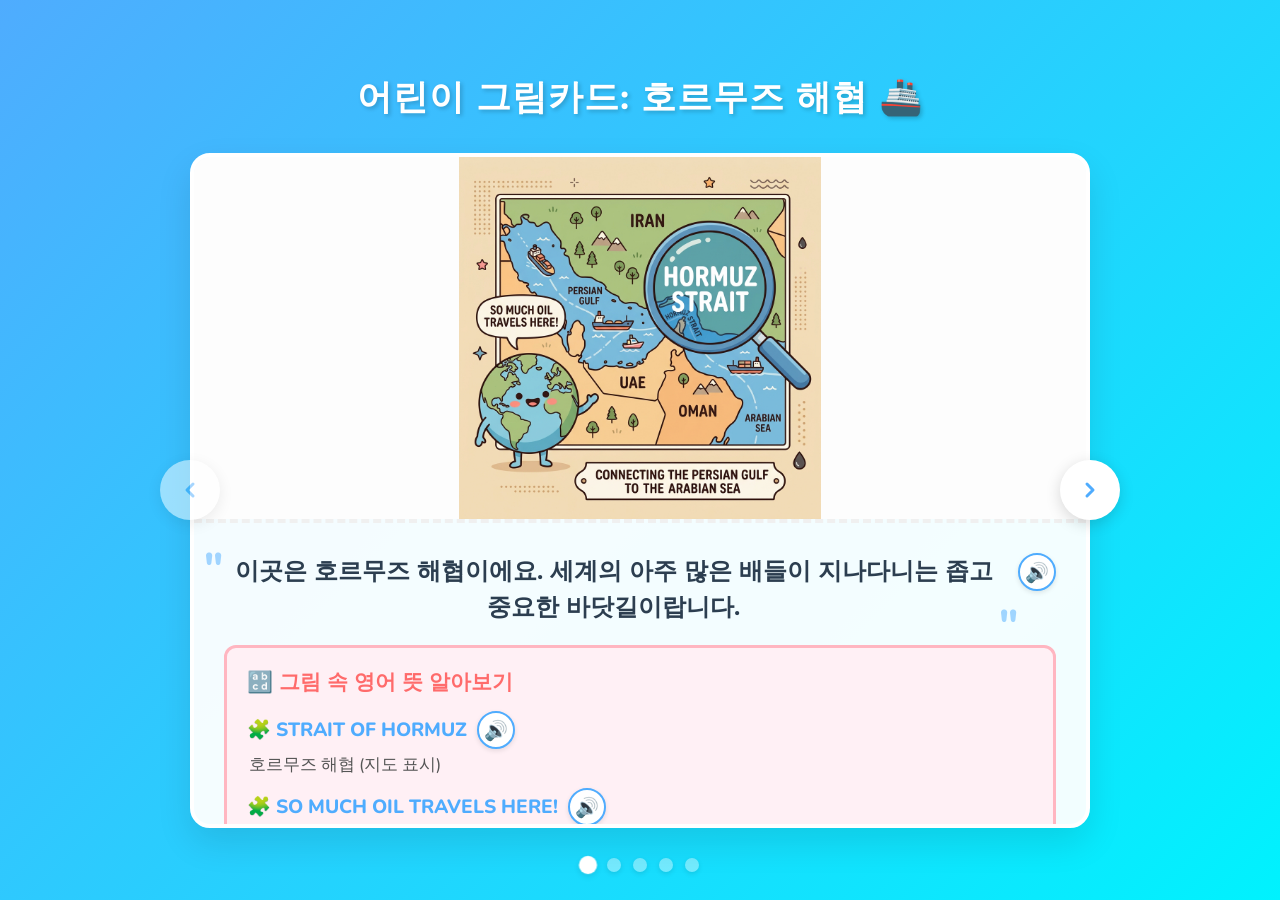
==== index.html @ 853f03b4 "feat: optimize for tablet, swipe fix, TTS, move to root" ====
<!DOCTYPE html>
<html lang="en">
<head>
    <meta charset="UTF-8">
    <meta name="viewport" content="width=device-width, initial-scale=1.0">
    <title>호르무즈 해협 알아보기</title>
    <link href="https://fonts.googleapis.com/css2?family=Nunito:wght@400;700;800&display=swap" rel="stylesheet">
    <link rel="stylesheet" href="styles.css">
</head>
<body>
    <div class="background-animation">
        <div class="bubble bubble1"></div>
        <div class="bubble bubble2"></div>
        <div class="bubble bubble3"></div>
        <div class="bubble bubble4"></div>
        <div class="bubble bubble5"></div>
    </div>
    
    <div class="app-container">
        <header>
            <h1>어린이 그림카드: 호르무즈 해협 🚢</h1>
        </header>
        
        <main class="carousel-container">
            <!-- Cards will be injected by JavaScript -->
            <div class="cards-wrapper" id="cardsWrapper"></div>
            
            <button class="nav-button prev" id="prevBtn" aria-label="Previous card">
                <svg width="24" height="24" viewBox="0 0 24 24" fill="none" stroke="currentColor" stroke-width="3" stroke-linecap="round" stroke-linejoin="round"><path d="M15 18l-6-6 6-6"/></svg>
            </button>
            <button class="nav-button next" id="nextBtn" aria-label="Next card">
                <svg width="24" height="24" viewBox="0 0 24 24" fill="none" stroke="currentColor" stroke-width="3" stroke-linecap="round" stroke-linejoin="round"><path d="M9 18l6-6-6-6"/></svg>
            </button>
            
            <div class="progress-indicator" id="progressIndicator"></div>
        </main>
    </div>

    <script src="script.js"></script>
</body>
</html>
---- styles.css ----
:root {
    --primary-color: #4facfe;
    --secondary-color: #00f2fe;
    --card-bg: rgba(255, 255, 255, 0.95);
    --text-color: #2c3e50;
    --accent-color: #ff6b6b;
    --vocab-bg: #fff0f5;
    --vocab-border: #ffb6c1;
    --shadow: 0 15px 35px rgba(0, 0, 0, 0.1);
    --radius: 20px;
}

* {
    box-sizing: border-box;
    margin: 0;
    padding: 0;
}

body {
    font-family: 'Nunito', sans-serif;
    background: linear-gradient(135deg, var(--primary-color) 0%, var(--secondary-color) 100%);
    min-height: 100vh;
    display: flex;
    justify-content: center;
    align-items: center;
    color: var(--text-color);
    overflow: hidden;
    position: relative;
}

/* Background animated bubbles */
.background-animation {
    position: absolute;
    top: 0;
    left: 0;
    width: 100%;
    height: 100%;
    z-index: 0;
    overflow: hidden;
    pointer-events: none;
}

.bubble {
    position: absolute;
    background: rgba(255, 255, 255, 0.2);
    border-radius: 50%;
    animation: float 8s infinite ease-in-out;
}

.bubble1 { width: 80px; height: 80px; left: 10%; bottom: -100px; animation-duration: 12s; }
.bubble2 { width: 120px; height: 120px; left: 30%; bottom: -150px; animation-duration: 15s; }
.bubble3 { width: 60px; height: 60px; left: 60%; bottom: -80px; animation-duration: 10s; animation-delay: 2s; }
.bubble4 { width: 90px; height: 90px; left: 80%; bottom: -120px; animation-duration: 14s; }
.bubble5 { width: 150px; height: 150px; left: 90%; bottom: -200px; animation-duration: 18s; }

@keyframes float {
    0% { transform: translateY(0) scale(1); opacity: 0; }
    50% { opacity: 1; }
    100% { transform: translateY(-100vh) scale(1.2); opacity: 0; }
}

.app-container {
    position: relative;
    z-index: 1;
    width: 100%;
    max-width: 1000px;
    padding: 20px;
    display: flex;
    flex-direction: column;
    align-items: center;
}

header {
    text-align: center;
    margin-bottom: 2rem;
}

header h1 {
    color: white;
    font-size: 2.2rem;
    font-weight: 800;
    text-shadow: 2px 2px 4px rgba(0,0,0,0.2);
    letter-spacing: 1px;
}

/* Updated for Tablet PC size */
.carousel-container {
    position: relative;
    width: 100%;
    max-width: 900px;
    height: 75vh;
    max-height: 800px;
    min-height: 600px;
    perspective: 1000px;
}

.cards-wrapper {
    position: relative;
    width: 100%;
    height: 100%;
    transform-style: preserve-3d;
}

.card {
    position: absolute;
    top: 0;
    left: 0;
    width: 100%;
    height: 100%;
    background: var(--card-bg);
    border-radius: var(--radius);
    box-shadow: var(--shadow);
    display: flex;
    flex-direction: column;
    overflow: hidden;
    transition: all 0.6s cubic-bezier(0.25, 0.8, 0.25, 1);
    opacity: 0;
    transform: translateX(100%) scale(0.9);
    pointer-events: none;
    border: 4px solid white;
}

.card.active {
    opacity: 1;
    transform: translateX(0) scale(1);
    pointer-events: auto;
    z-index: 10;
}

.card.prev {
    opacity: 0;
    transform: translateX(-100%) scale(0.9);
    z-index: 5;
}

.card-image-container {
    width: 100%;
    height: 55%;
    overflow: hidden;
    position: relative;
    border-bottom: 4px dashed #f0f0f0;
}

.card-image {
    width: 100%;
    height: 100%;
    object-fit: contain;
    background: #fdfdfd;
    transition: transform 0.5s ease;
}

.card:hover .card-image {
    transform: scale(1.03);
}

.card-content {
    padding: 30px;
    display: flex;
    flex-direction: column;
    gap: 20px;
    flex: 1;
    overflow-y: auto;
}

.text-wrapper {
    display: flex;
    justify-content: center;
    align-items: flex-start;
    gap: 15px;
}

.main-text {
    font-size: 1.5rem;
    font-weight: 800;
    color: var(--text-color);
    line-height: 1.5;
    text-align: center;
    position: relative;
    flex: 1;
}

.main-text::before {
    content: '"';
    color: var(--primary-color);
    font-size: 2.5rem;
    opacity: 0.5;
    position: absolute;
    top: -15px;
    left: -20px;
}
.main-text::after {
    content: '"';
    color: var(--primary-color);
    font-size: 2.5rem;
    opacity: 0.5;
    position: absolute;
    bottom: -30px;
    right: -15px;
}

.vocab-section {
    margin-top: auto;
    background: var(--vocab-bg);
    border: 3px solid var(--vocab-border);
    border-radius: 12px;
    padding: 20px;
}

.vocab-title {
    font-weight: 800;
    color: var(--accent-color);
    margin-bottom: 15px;
    font-size: 1.3rem;
    display: flex;
    align-items: center;
    gap: 8px;
}

.vocab-list {
    list-style: none;
    display: flex;
    flex-direction: column;
    gap: 12px;
}

.vocab-item {
    font-size: 1.2rem;
    display: flex;
    flex-direction: column;
}

.vocab-header {
    display: flex;
    align-items: center;
    gap: 10px;
}

.vocab-word {
    font-weight: 800;
    color: var(--primary-color);
    font-size: 1.2rem;
}

.sound-btn {
    background: white;
    border: 2px solid var(--primary-color);
    color: var(--primary-color);
    font-size: 1.2rem;
    width: 38px;
    height: 38px;
    border-radius: 50%;
    cursor: pointer;
    display: flex;
    justify-content: center;
    align-items: center;
    transition: all 0.2s;
    box-shadow: 0 2px 5px rgba(0,0,0,0.1);
}

.sound-btn:hover {
    background: var(--primary-color);
    color: white;
    transform: scale(1.1);
}

.sound-btn:active {
    transform: scale(0.95);
}

.vocab-meaning {
    color: #555;
    font-size: 1.05rem;
    margin-top: 4px;
    padding-left: 2px;
}

/* Navigation Buttons */
.nav-button {
    position: absolute;
    top: 50%;
    transform: translateY(-50%);
    background: white;
    color: var(--primary-color);
    border: none;
    width: 60px;
    height: 60px;
    border-radius: 50%;
    cursor: pointer;
    box-shadow: 0 4px 15px rgba(0,0,0,0.15);
    display: flex;
    justify-content: center;
    align-items: center;
    z-index: 20;
    transition: all 0.3s ease;
}

.nav-button:hover {
    background: var(--primary-color);
    color: white;
    transform: translateY(-50%) scale(1.1);
    box-shadow: 0 6px 20px rgba(0,0,0,0.25);
}

.nav-button:active {
    transform: translateY(-50%) scale(0.95);
}

.nav-button.prev { left: -30px; }
.nav-button.next { right: -30px; }

/* Progress Indicator */
.progress-indicator {
    display: flex;
    justify-content: center;
    gap: 12px;
    margin-top: 30px;
    z-index: 10;
}

.dot {
    width: 14px;
    height: 14px;
    background: rgba(255, 255, 255, 0.4);
    border-radius: 50%;
    cursor: pointer;
    transition: all 0.3s ease;
    box-shadow: 0 2px 5px rgba(0,0,0,0.1);
}

.dot.active {
    background: white;
    transform: scale(1.3);
}

@media (max-width: 1024px) {
    .nav-button.prev { left: 15px; }
    .nav-button.next { right: 15px; }
}

@media (max-width: 768px) {
    header h1 { font-size: 1.8rem; }
    .carousel-container { height: 700px; }
    .main-text { font-size: 1.25rem; }
    .vocab-word { font-size: 1.1rem; }
    .vocab-meaning { font-size: 1rem; }
}
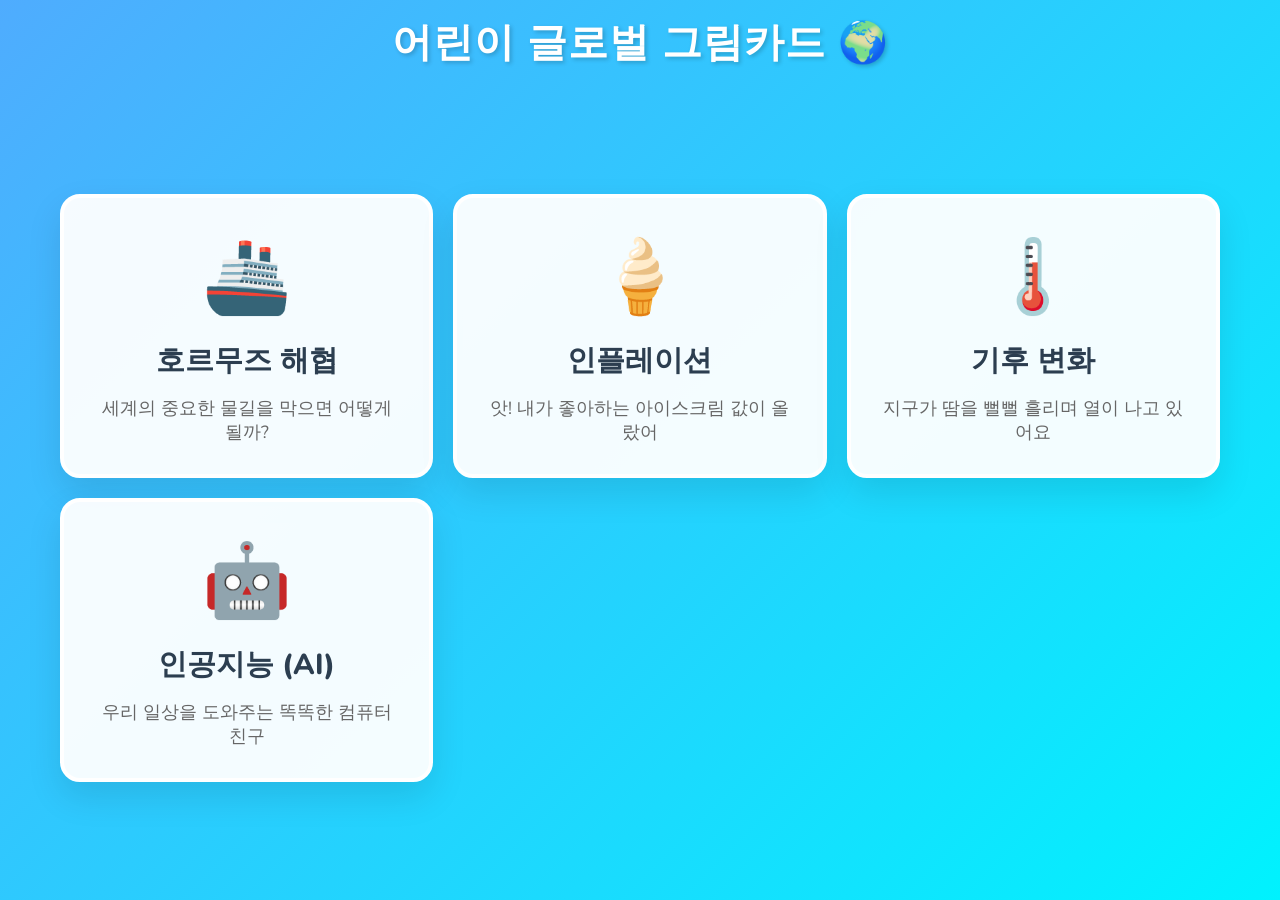
==== commit 548dea50: "feat: implement multi-deck architecture and inject 15 new keyword cards" ====
--- a/index.html
+++ b/index.html
@@ -3,7 +3,7 @@
 <head>
     <meta charset="UTF-8">
     <meta name="viewport" content="width=device-width, initial-scale=1.0">
-    <title>호르무즈 해협 알아보기</title>
+    <title>어린이 글로벌 그림카드 🌍</title>
     <link href="https://fonts.googleapis.com/css2?family=Nunito:wght@400;700;800&display=swap" rel="stylesheet">
     <link rel="stylesheet" href="styles.css">
 </head>
@@ -18,10 +18,15 @@
     
     <div class="app-container">
         <header>
-            <h1>어린이 그림카드: 호르무즈 해협 🚢</h1>
+            <h1>어린이 글로벌 그림카드 🌍</h1>
+            <button id="homeBtn" class="home-btn" style="display: none;">🏠 다른 주제 고르기</button>
         </header>
+
+        <div id="homeMenu" class="home-menu">
+            <!-- Menu Cards Injected here -->
+        </div>
         
-        <main class="carousel-container">
+        <main id="carouselView" class="carousel-container" style="display: none;">
             <!-- Cards will be injected by JavaScript -->
             <div class="cards-wrapper" id="cardsWrapper"></div>
             
--- a/styles.css
+++ b/styles.css
@@ -14,15 +14,15 @@
     box-sizing: border-box;
     margin: 0;
     padding: 0;
+    -webkit-tap-highlight-color: transparent;
 }
 
 body {
     font-family: 'Nunito', sans-serif;
     background: linear-gradient(135deg, var(--primary-color) 0%, var(--secondary-color) 100%);
-    min-height: 100vh;
-    display: flex;
-    justify-content: center;
-    align-items: center;
+    width: 100vw;
+    height: 100vh;
+    height: 100dvh; /* For modern mobile browsers to ignore address bar */
     color: var(--text-color);
     overflow: hidden;
     position: relative;
@@ -63,8 +63,8 @@
     position: relative;
     z-index: 1;
     width: 100%;
-    max-width: 1000px;
-    padding: 20px;
+    height: 100%;
+    padding: 15px 10px;
     display: flex;
     flex-direction: column;
     align-items: center;
@@ -72,26 +72,93 @@
 
 header {
     text-align: center;
-    margin-bottom: 2rem;
+    flex-shrink: 0; /* Prevents header from collapsing */
+    margin-bottom: 20px;
 }
 
 header h1 {
     color: white;
-    font-size: 2.2rem;
+    font-size: clamp(1.8rem, 4vw, 2.5rem);
     font-weight: 800;
     text-shadow: 2px 2px 4px rgba(0,0,0,0.2);
     letter-spacing: 1px;
 }
 
-/* Updated for Tablet PC size */
+.home-btn {
+    background: rgba(255, 255, 255, 0.9);
+    border: none;
+    border-radius: 20px;
+    padding: 10px 20px;
+    font-size: 1.2rem;
+    font-weight: 800;
+    color: var(--primary-color);
+    cursor: pointer;
+    box-shadow: 0 4px 10px rgba(0,0,0,0.1);
+    transition: all 0.3s;
+    margin-top: 15px;
+    font-family: inherit;
+}
+.home-btn:hover {
+    transform: scale(1.05);
+    background: white;
+}
+.home-btn:active {
+    transform: scale(0.95);
+}
+
+.home-menu {
+    display: grid;
+    grid-template-columns: repeat(auto-fit, minmax(280px, 1fr));
+    gap: 20px;
+    width: 95vw;
+    max-width: 1200px;
+    margin: auto;
+    padding: 20px;
+    flex: 1;
+    align-content: center;
+}
+
+.menu-card {
+    background: var(--card-bg);
+    border-radius: var(--radius);
+    padding: 30px;
+    text-align: center;
+    cursor: pointer;
+    box-shadow: var(--shadow);
+    transition: transform 0.3s, box-shadow 0.3s;
+    display: flex;
+    flex-direction: column;
+    align-items: center;
+    gap: 15px;
+    border: 4px solid white;
+}
+.menu-card:hover {
+    transform: translateY(-10px) scale(1.03);
+    box-shadow: 0 20px 40px rgba(0,0,0,0.15);
+    border-color: var(--primary-color);
+}
+.menu-icon {
+    font-size: 4.5rem;
+}
+.menu-title {
+    font-size: 1.8rem;
+    font-weight: 800;
+    color: var(--text-color);
+}
+.menu-desc {
+    font-size: 1.1rem;
+    color: #666;
+}
+
+/* Flexible Container that perfectly fills remaining space */
 .carousel-container {
     position: relative;
-    width: 100%;
-    max-width: 900px;
-    height: 75vh;
-    max-height: 800px;
-    min-height: 600px;
+    flex: 1; /* Automatically fill remaining viewport height exactly */
+    width: 95vw;
+    max-width: 1400px;
     perspective: 1000px;
+    margin: 0 auto;
+    min-height: 0; /* Allow flexbox to shrink past content safely */
 }
 
 .cards-wrapper {
@@ -111,7 +178,7 @@
     border-radius: var(--radius);
     box-shadow: var(--shadow);
     display: flex;
-    flex-direction: column;
+    flex-direction: row; /* Default to row for landscape/desktop */
     overflow: hidden;
     transition: all 0.6s cubic-bezier(0.25, 0.8, 0.25, 1);
     opacity: 0;
@@ -134,19 +201,24 @@
 }
 
 .card-image-container {
-    width: 100%;
-    height: 55%;
+    width: 55%;
+    height: 100%;
     overflow: hidden;
     position: relative;
-    border-bottom: 4px dashed #f0f0f0;
+    border-right: 4px dashed #f0f0f0;
+    background: #fdfdfd;
+    display: flex;
+    justify-content: center;
+    align-items: center;
+    aspect-ratio: 16 / 9; /* Ensure bounding box keeps ratio */
 }
 
 .card-image {
     width: 100%;
     height: 100%;
-    object-fit: contain;
-    background: #fdfdfd;
+    object-fit: contain; /* Prevents warping on 16:10 or 3:2 devices */
     transition: transform 0.5s ease;
+    padding: 10px;
 }
 
 .card:hover .card-image {
@@ -154,10 +226,13 @@
 }
 
 .card-content {
-    padding: 30px;
+    padding: 20px 30px;
     display: flex;
     flex-direction: column;
-    gap: 20px;
+    justify-content: center;
+    gap: 15px;
+    width: 45%;
+    height: 100%;
     flex: 1;
     overflow-y: auto;
 }
@@ -170,10 +245,10 @@
 }
 
 .main-text {
-    font-size: 1.5rem;
+    font-size: clamp(1.4rem, 3.5vw, 1.8rem);
     font-weight: 800;
     color: var(--text-color);
-    line-height: 1.5;
+    line-height: 1.4;
     text-align: center;
     position: relative;
     flex: 1;
@@ -199,11 +274,11 @@
 }
 
 .vocab-section {
-    margin-top: auto;
+    margin-top: 15px;
     background: var(--vocab-bg);
     border: 3px solid var(--vocab-border);
     border-radius: 12px;
-    padding: 20px;
+    padding: 15px;
 }
 
 .vocab-title {
@@ -220,7 +295,7 @@
     list-style: none;
     display: flex;
     flex-direction: column;
-    gap: 12px;
+    gap: 10px;
 }
 
 .vocab-item {
@@ -238,7 +313,7 @@
 .vocab-word {
     font-weight: 800;
     color: var(--primary-color);
-    font-size: 1.2rem;
+    font-size: clamp(1.1rem, 2.5vw, 1.3rem);
 }
 
 .sound-btn {
@@ -253,6 +328,7 @@
     display: flex;
     justify-content: center;
     align-items: center;
+    flex-shrink: 0;
     transition: all 0.2s;
     box-shadow: 0 2px 5px rgba(0,0,0,0.1);
 }
@@ -267,9 +343,21 @@
     transform: scale(0.95);
 }
 
+@keyframes speaker-pulse {
+    0% { transform: scale(1); box-shadow: 0 0 0 0 rgba(79, 172, 254, 0.7); }
+    70% { transform: scale(1.1); box-shadow: 0 0 0 10px rgba(79, 172, 254, 0); }
+    100% { transform: scale(1); box-shadow: 0 0 0 0 rgba(79, 172, 254, 0); }
+}
+
+.sound-btn.playing {
+    animation: speaker-pulse 1.5s infinite;
+    background: var(--primary-color);
+    color: white;
+}
+
 .vocab-meaning {
     color: #555;
-    font-size: 1.05rem;
+    font-size: clamp(1rem, 2vw, 1.1rem);
     margin-top: 4px;
     padding-left: 2px;
 }
@@ -302,7 +390,8 @@
 }
 
 .nav-button:active {
-    transform: translateY(-50%) scale(0.95);
+    transform: translateY(-50%) scale(0.85); /* Exaggerated touch feedback */
+    background: var(--secondary-color);
 }
 
 .nav-button.prev { left: -30px; }
@@ -313,7 +402,9 @@
     display: flex;
     justify-content: center;
     gap: 12px;
-    margin-top: 30px;
+    margin-top: 15px;
+    margin-bottom: 5px;
+    flex-shrink: 0;
     z-index: 10;
 }
 
@@ -332,15 +423,49 @@
     transform: scale(1.3);
 }
 
-@media (max-width: 1024px) {
-    .nav-button.prev { left: 15px; }
-    .nav-button.next { right: 15px; }
-}
-
-@media (max-width: 768px) {
-    header h1 { font-size: 1.8rem; }
-    .carousel-container { height: 700px; }
-    .main-text { font-size: 1.25rem; }
-    .vocab-word { font-size: 1.1rem; }
-    .vocab-meaning { font-size: 1rem; }
-}
+/* Tablet Portrait & Mobile Configuration */
+@media (orientation: portrait), (max-width: 768px) {
+    header h1 { 
+        font-size: 1.8rem; 
+        margin-bottom: 10px; 
+    }
+
+    .card {
+        flex-direction: column; /* Stacked layout */
+    }
+
+    .card-image-container {
+        width: 100%;
+        height: 55%; /* Image takes top half */
+        border-right: none;
+        border-bottom: 4px dashed #f0f0f0;
+    }
+
+    .card-content {
+        width: 100%;
+        height: 45%; /* Text takes bottom half */
+        padding: 15px;
+        justify-content: flex-start;
+    }
+
+    .main-text { 
+        font-size: clamp(1.2rem, 3vw, 1.5rem); 
+    }
+    .vocab-word { 
+        font-size: clamp(1.1rem, 2.5vw, 1.2rem); 
+    }
+    .vocab-meaning { 
+        font-size: clamp(1rem, 2vw, 1.1rem); 
+    }
+    .vocab-section {
+        padding: 10px;
+        margin-top: 10px;
+    }
+    
+    .nav-button {
+        width: 50px;
+        height: 50px;
+    }
+    .nav-button.prev { left: 5px; }
+    .nav-button.next { right: 5px; }
+}
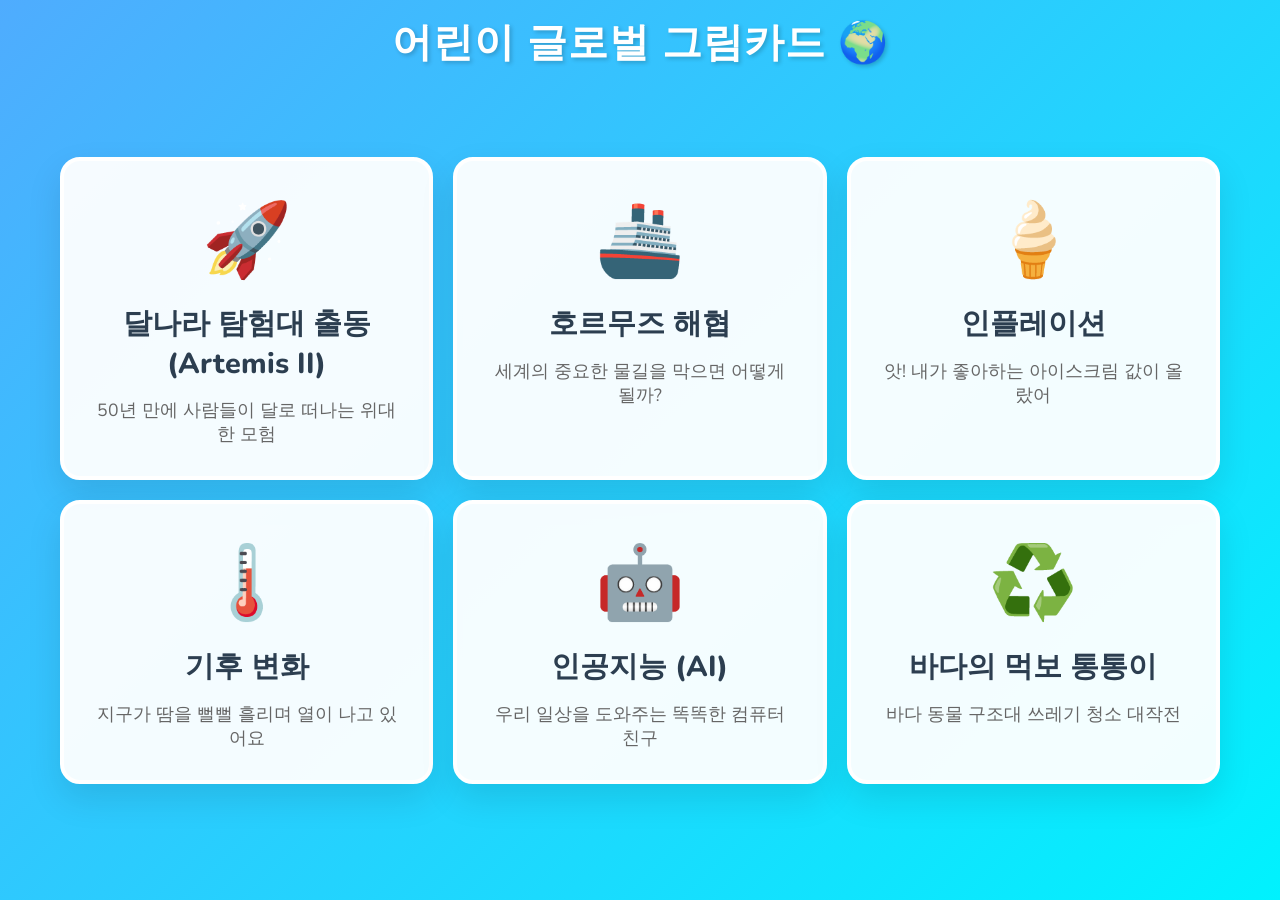
==== commit cacc378c: "[Agent 4] 외부 접속 모바일 캐시 무효화 (script.js 버전 명시)" ====
--- a/index.html
+++ b/index.html
@@ -5,7 +5,7 @@
     <meta name="viewport" content="width=device-width, initial-scale=1.0">
     <title>어린이 글로벌 그림카드 🌍</title>
     <link href="https://fonts.googleapis.com/css2?family=Nunito:wght@400;700;800&display=swap" rel="stylesheet">
-    <link rel="stylesheet" href="styles.css">
+    <link rel="stylesheet" href="styles.css?v=2.0">
 </head>
 <body>
     <div class="background-animation">
@@ -41,6 +41,6 @@
         </main>
     </div>
 
-    <script src="script.js"></script>
+    <script src="script.js?v=2.0"></script>
 </body>
 </html>
--- a/styles.css
+++ b/styles.css
@@ -68,6 +68,32 @@
     display: flex;
     flex-direction: column;
     align-items: center;
+    overflow-y: auto;
+    padding-bottom: 50px;
+}
+
+#completionToast {
+    position: fixed;
+    bottom: 30px;
+    left: 50%;
+    transform: translateX(-50%);
+    background: var(--accent-color);
+    color: white;
+    padding: 15px 30px;
+    border-radius: 30px;
+    box-shadow: 0 10px 25px rgba(0,0,0,0.2);
+    font-weight: 800;
+    font-size: 1.2rem;
+    z-index: 9999;
+    opacity: 0;
+    visibility: hidden;
+    transition: all 0.5s cubic-bezier(0.68, -0.55, 0.265, 1.55);
+}
+
+#completionToast.show {
+    opacity: 1;
+    visibility: visible;
+    transform: translate(-50%, -20px);
 }
 
 header {
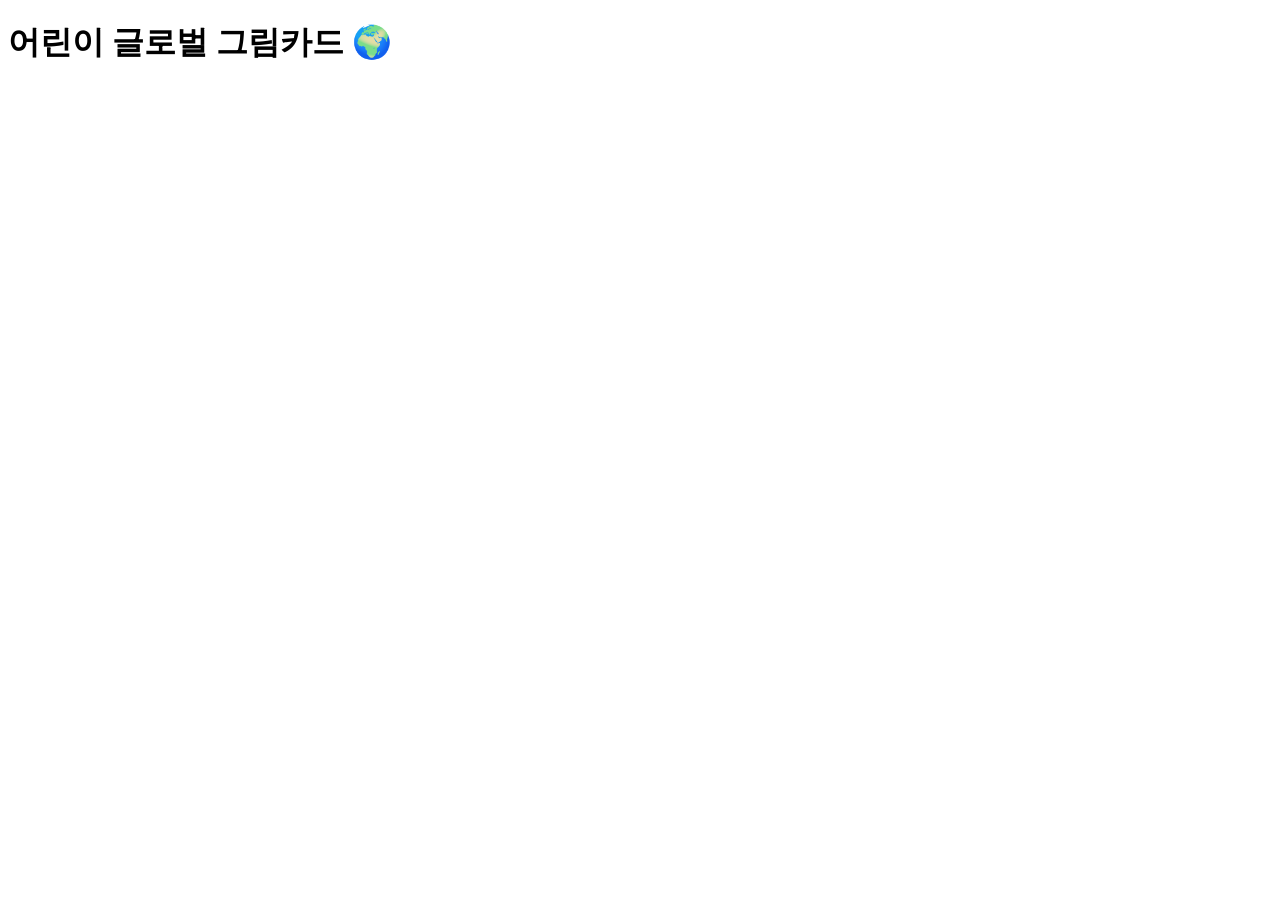
==== commit d5ba963c: "yulchive.com/C4C 도메인 마이그레이션 및 WHO 카드 이미지 업데이트 - index.html: <base href="/C4C/"> 추가로 서브패스 상대경로 자동 보정 " ====
--- a/index.html
+++ b/index.html
@@ -3,6 +3,7 @@
 <head>
     <meta charset="UTF-8">
     <meta name="viewport" content="width=device-width, initial-scale=1.0">
+    <base href="/C4C/">
     <title>어린이 글로벌 그림카드 🌍</title>
     <link href="https://fonts.googleapis.com/css2?family=Nunito:wght@400;700;800&display=swap" rel="stylesheet">
     <link rel="stylesheet" href="styles.css?v=2.0">
--- a/styles.css
+++ b/styles.css
@@ -22,7 +22,8 @@
     background: linear-gradient(135deg, var(--primary-color) 0%, var(--secondary-color) 100%);
     width: 100vw;
     height: 100vh;
-    height: 100dvh; /* For modern mobile browsers to ignore address bar */
+    height: 100dvh;
+    /* For modern mobile browsers to ignore address bar */
     color: var(--text-color);
     overflow: hidden;
     position: relative;
@@ -47,16 +48,61 @@
     animation: float 8s infinite ease-in-out;
 }
 
-.bubble1 { width: 80px; height: 80px; left: 10%; bottom: -100px; animation-duration: 12s; }
-.bubble2 { width: 120px; height: 120px; left: 30%; bottom: -150px; animation-duration: 15s; }
-.bubble3 { width: 60px; height: 60px; left: 60%; bottom: -80px; animation-duration: 10s; animation-delay: 2s; }
-.bubble4 { width: 90px; height: 90px; left: 80%; bottom: -120px; animation-duration: 14s; }
-.bubble5 { width: 150px; height: 150px; left: 90%; bottom: -200px; animation-duration: 18s; }
+.bubble1 {
+    width: 80px;
+    height: 80px;
+    left: 10%;
+    bottom: -100px;
+    animation-duration: 12s;
+}
+
+.bubble2 {
+    width: 120px;
+    height: 120px;
+    left: 30%;
+    bottom: -150px;
+    animation-duration: 15s;
+}
+
+.bubble3 {
+    width: 60px;
+    height: 60px;
+    left: 60%;
+    bottom: -80px;
+    animation-duration: 10s;
+    animation-delay: 2s;
+}
+
+.bubble4 {
+    width: 90px;
+    height: 90px;
+    left: 80%;
+    bottom: -120px;
+    animation-duration: 14s;
+}
+
+.bubble5 {
+    width: 150px;
+    height: 150px;
+    left: 90%;
+    bottom: -200px;
+    animation-duration: 18s;
+}
 
 @keyframes float {
-    0% { transform: translateY(0) scale(1); opacity: 0; }
-    50% { opacity: 1; }
-    100% { transform: translateY(-100vh) scale(1.2); opacity: 0; }
+    0% {
+        transform: translateY(0) scale(1);
+        opacity: 0;
+    }
+
+    50% {
+        opacity: 1;
+    }
+
+    100% {
+        transform: translateY(-100vh) scale(1.2);
+        opacity: 0;
+    }
 }
 
 .app-container {
@@ -81,7 +127,7 @@
     color: white;
     padding: 15px 30px;
     border-radius: 30px;
-    box-shadow: 0 10px 25px rgba(0,0,0,0.2);
+    box-shadow: 0 10px 25px rgba(0, 0, 0, 0.2);
     font-weight: 800;
     font-size: 1.2rem;
     z-index: 9999;
@@ -98,7 +144,8 @@
 
 header {
     text-align: center;
-    flex-shrink: 0; /* Prevents header from collapsing */
+    flex-shrink: 0;
+    /* Prevents header from collapsing */
     margin-bottom: 20px;
 }
 
@@ -106,7 +153,7 @@
     color: white;
     font-size: clamp(1.8rem, 4vw, 2.5rem);
     font-weight: 800;
-    text-shadow: 2px 2px 4px rgba(0,0,0,0.2);
+    text-shadow: 2px 2px 4px rgba(0, 0, 0, 0.2);
     letter-spacing: 1px;
 }
 
@@ -119,15 +166,17 @@
     font-weight: 800;
     color: var(--primary-color);
     cursor: pointer;
-    box-shadow: 0 4px 10px rgba(0,0,0,0.1);
+    box-shadow: 0 4px 10px rgba(0, 0, 0, 0.1);
     transition: all 0.3s;
     margin-top: 15px;
     font-family: inherit;
 }
+
 .home-btn:hover {
     transform: scale(1.05);
     background: white;
 }
+
 .home-btn:active {
     transform: scale(0.95);
 }
@@ -155,22 +204,28 @@
     display: flex;
     flex-direction: column;
     align-items: center;
+    justify-content: space-between;
     gap: 15px;
     border: 4px solid white;
-}
+    height: 100%;
+}
+
 .menu-card:hover {
     transform: translateY(-10px) scale(1.03);
-    box-shadow: 0 20px 40px rgba(0,0,0,0.15);
+    box-shadow: 0 20px 40px rgba(0, 0, 0, 0.15);
     border-color: var(--primary-color);
 }
+
 .menu-icon {
     font-size: 4.5rem;
 }
+
 .menu-title {
     font-size: 1.8rem;
     font-weight: 800;
     color: var(--text-color);
 }
+
 .menu-desc {
     font-size: 1.1rem;
     color: #666;
@@ -179,12 +234,18 @@
 /* Flexible Container that perfectly fills remaining space */
 .carousel-container {
     position: relative;
-    flex: 1; /* Automatically fill remaining viewport height exactly */
+    flex: 1;
+    /* Automatically fill remaining viewport height exactly */
     width: 95vw;
     max-width: 1400px;
     perspective: 1000px;
     margin: 0 auto;
-    min-height: 0; /* Allow flexbox to shrink past content safely */
+    min-height: 0;
+    /* Allow flexbox to shrink past content safely */
+    overflow: hidden;
+    /* Fix horizontal frame dragging */
+    touch-action: pan-y;
+    /* Prevent browser horizontal swipe navigation */
 }
 
 .cards-wrapper {
@@ -204,7 +265,8 @@
     border-radius: var(--radius);
     box-shadow: var(--shadow);
     display: flex;
-    flex-direction: row; /* Default to row for landscape/desktop */
+    flex-direction: row;
+    /* Default to row for landscape/desktop */
     overflow: hidden;
     transition: all 0.6s cubic-bezier(0.25, 0.8, 0.25, 1);
     opacity: 0;
@@ -236,13 +298,15 @@
     display: flex;
     justify-content: center;
     align-items: center;
-    aspect-ratio: 16 / 9; /* Ensure bounding box keeps ratio */
+    aspect-ratio: 16 / 9;
+    /* Ensure bounding box keeps ratio */
 }
 
 .card-image {
     width: 100%;
     height: 100%;
-    object-fit: contain; /* Prevents warping on 16:10 or 3:2 devices */
+    object-fit: contain;
+    /* Prevents warping on 16:10 or 3:2 devices */
     transition: transform 0.5s ease;
     padding: 10px;
 }
@@ -289,6 +353,7 @@
     top: -15px;
     left: -20px;
 }
+
 .main-text::after {
     content: '"';
     color: var(--primary-color);
@@ -327,13 +392,9 @@
 .vocab-item {
     font-size: 1.2rem;
     display: flex;
-    flex-direction: column;
-}
-
-.vocab-header {
-    display: flex;
     align-items: center;
-    gap: 10px;
+    flex-wrap: wrap;
+    gap: 8px;
 }
 
 .vocab-word {
@@ -356,7 +417,7 @@
     align-items: center;
     flex-shrink: 0;
     transition: all 0.2s;
-    box-shadow: 0 2px 5px rgba(0,0,0,0.1);
+    box-shadow: 0 2px 5px rgba(0, 0, 0, 0.1);
 }
 
 .sound-btn:hover {
@@ -370,9 +431,20 @@
 }
 
 @keyframes speaker-pulse {
-    0% { transform: scale(1); box-shadow: 0 0 0 0 rgba(79, 172, 254, 0.7); }
-    70% { transform: scale(1.1); box-shadow: 0 0 0 10px rgba(79, 172, 254, 0); }
-    100% { transform: scale(1); box-shadow: 0 0 0 0 rgba(79, 172, 254, 0); }
+    0% {
+        transform: scale(1);
+        box-shadow: 0 0 0 0 rgba(79, 172, 254, 0.7);
+    }
+
+    70% {
+        transform: scale(1.1);
+        box-shadow: 0 0 0 10px rgba(79, 172, 254, 0);
+    }
+
+    100% {
+        transform: scale(1);
+        box-shadow: 0 0 0 0 rgba(79, 172, 254, 0);
+    }
 }
 
 .sound-btn.playing {
@@ -384,7 +456,6 @@
 .vocab-meaning {
     color: #555;
     font-size: clamp(1rem, 2vw, 1.1rem);
-    margin-top: 4px;
     padding-left: 2px;
 }
 
@@ -400,7 +471,7 @@
     height: 60px;
     border-radius: 50%;
     cursor: pointer;
-    box-shadow: 0 4px 15px rgba(0,0,0,0.15);
+    box-shadow: 0 4px 15px rgba(0, 0, 0, 0.15);
     display: flex;
     justify-content: center;
     align-items: center;
@@ -412,16 +483,22 @@
     background: var(--primary-color);
     color: white;
     transform: translateY(-50%) scale(1.1);
-    box-shadow: 0 6px 20px rgba(0,0,0,0.25);
+    box-shadow: 0 6px 20px rgba(0, 0, 0, 0.25);
 }
 
 .nav-button:active {
-    transform: translateY(-50%) scale(0.85); /* Exaggerated touch feedback */
+    transform: translateY(-50%) scale(0.85);
+    /* Exaggerated touch feedback */
     background: var(--secondary-color);
 }
 
-.nav-button.prev { left: -30px; }
-.nav-button.next { right: -30px; }
+.nav-button.prev {
+    left: -30px;
+}
+
+.nav-button.next {
+    right: -30px;
+}
 
 /* Progress Indicator */
 .progress-indicator {
@@ -441,7 +518,7 @@
     border-radius: 50%;
     cursor: pointer;
     transition: all 0.3s ease;
-    box-shadow: 0 2px 5px rgba(0,0,0,0.1);
+    box-shadow: 0 2px 5px rgba(0, 0, 0, 0.1);
 }
 
 .dot.active {
@@ -450,48 +527,82 @@
 }
 
 /* Tablet Portrait & Mobile Configuration */
-@media (orientation: portrait), (max-width: 768px) {
-    header h1 { 
-        font-size: 1.8rem; 
-        margin-bottom: 10px; 
+@media (orientation: portrait),
+(max-width: 768px) {
+    header h1 {
+        font-size: 1.8rem;
+        margin-bottom: 10px;
     }
 
     .card {
-        flex-direction: column; /* Stacked layout */
+        flex-direction: column;
+        /* Stacked layout */
     }
 
     .card-image-container {
         width: 100%;
-        height: 55%; /* Image takes top half */
+        height: auto;
+        /* Prioritize width dynamically */
+        aspect-ratio: 1 / 1;
+        /* Perfect square natively fills phone width without empty margins */
+        flex-shrink: 0;
         border-right: none;
-        border-bottom: 4px dashed #f0f0f0;
+        border-bottom: 2px dashed #f0f0f0;
     }
 
     .card-content {
         width: 100%;
-        height: 45%; /* Text takes bottom half */
-        padding: 15px;
+        flex: 1;
+        /* Text dynamically takes the remaining bottom space */
+        padding: 10px;
         justify-content: flex-start;
-    }
-
-    .main-text { 
-        font-size: clamp(1.2rem, 3vw, 1.5rem); 
-    }
-    .vocab-word { 
-        font-size: clamp(1.1rem, 2.5vw, 1.2rem); 
-    }
-    .vocab-meaning { 
-        font-size: clamp(1rem, 2vw, 1.1rem); 
-    }
+        overflow-y: auto;
+        gap: 10px;
+    }
+
+    .text-wrapper {
+        gap: 8px;
+    }
+
+    .main-text {
+        font-size: clamp(0.85rem, 3.5vw, 1.15rem);
+        line-height: 1.3;
+    }
+
+    .main-text::before,
+    .main-text::after {
+        font-size: 1.5rem;
+        /* Shrink quotes on narrow phones */
+    }
+
+    .vocab-title {
+        font-size: 0.95rem;
+        margin-bottom: 5px;
+    }
+
+    .vocab-word {
+        font-size: clamp(0.85rem, 3vw, 1.05rem);
+    }
+
+    .vocab-meaning {
+        font-size: clamp(0.8rem, 2.5vw, 0.95rem);
+    }
+
     .vocab-section {
-        padding: 10px;
-        margin-top: 10px;
-    }
-    
+        padding: 8px;
+        margin-top: 5px;
+    }
+
     .nav-button {
         width: 50px;
         height: 50px;
     }
-    .nav-button.prev { left: 5px; }
-    .nav-button.next { right: 5px; }
-}
+
+    .nav-button.prev {
+        left: 5px;
+    }
+
+    .nav-button.next {
+        right: 5px;
+    }
+}
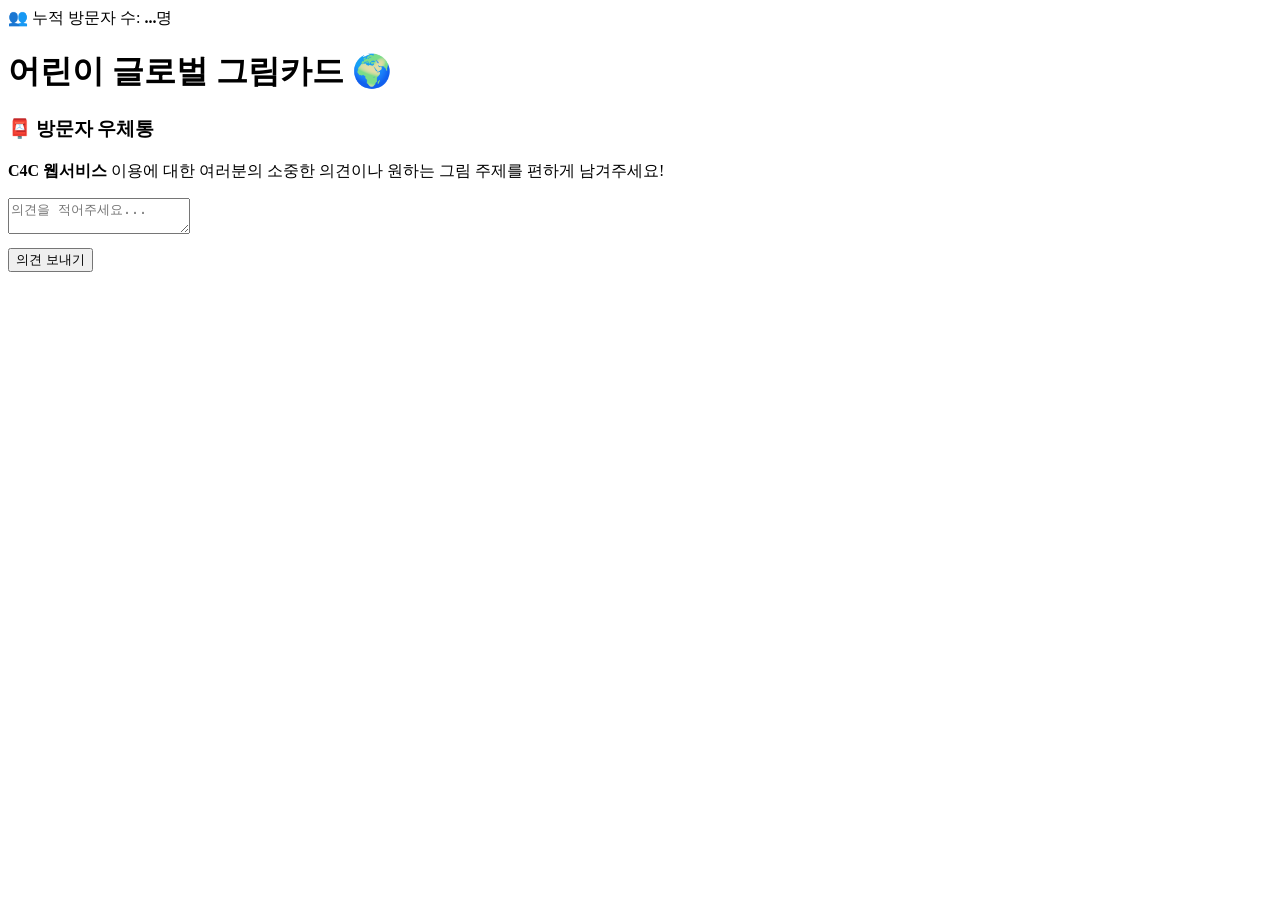
==== commit 63229b94: "feat: 방문자 수 표시 및 피드백 우체통 기능 추가 - 누적 방문자 수 카운터 UI 및 API 연동 (우상단 고정 표시) - 방문자 우체통(피드백 폼) UI 및 API 추가 -" ====
--- a/index.html
+++ b/index.html
@@ -1,13 +1,15 @@
 <!DOCTYPE html>
 <html lang="en">
+
 <head>
     <meta charset="UTF-8">
     <meta name="viewport" content="width=device-width, initial-scale=1.0">
     <base href="/C4C/">
     <title>어린이 글로벌 그림카드 🌍</title>
     <link href="https://fonts.googleapis.com/css2?family=Nunito:wght@400;700;800&display=swap" rel="stylesheet">
-    <link rel="stylesheet" href="styles.css?v=2.0">
+    <link rel="stylesheet" href="styles.css?v=3.1">
 </head>
+
 <body>
     <div class="background-animation">
         <div class="bubble bubble1"></div>
@@ -16,7 +18,10 @@
         <div class="bubble bubble4"></div>
         <div class="bubble bubble5"></div>
     </div>
-    
+
+    <div class="visitor-count-display" id="visitorCountDisplay">
+        👥 누적 방문자 수: <strong id="visitorCountVal">...</strong>명
+    </div>
     <div class="app-container">
         <header>
             <h1>어린이 글로벌 그림카드 🌍</h1>
@@ -26,22 +31,42 @@
         <div id="homeMenu" class="home-menu">
             <!-- Menu Cards Injected here -->
         </div>
-        
+
         <main id="carouselView" class="carousel-container" style="display: none;">
             <!-- Cards will be injected by JavaScript -->
             <div class="cards-wrapper" id="cardsWrapper"></div>
-            
+
             <button class="nav-button prev" id="prevBtn" aria-label="Previous card">
-                <svg width="24" height="24" viewBox="0 0 24 24" fill="none" stroke="currentColor" stroke-width="3" stroke-linecap="round" stroke-linejoin="round"><path d="M15 18l-6-6 6-6"/></svg>
+                <svg width="24" height="24" viewBox="0 0 24 24" fill="none" stroke="currentColor" stroke-width="3"
+                    stroke-linecap="round" stroke-linejoin="round">
+                    <path d="M15 18l-6-6 6-6" />
+                </svg>
             </button>
             <button class="nav-button next" id="nextBtn" aria-label="Next card">
-                <svg width="24" height="24" viewBox="0 0 24 24" fill="none" stroke="currentColor" stroke-width="3" stroke-linecap="round" stroke-linejoin="round"><path d="M9 18l6-6-6-6"/></svg>
+                <svg width="24" height="24" viewBox="0 0 24 24" fill="none" stroke="currentColor" stroke-width="3"
+                    stroke-linecap="round" stroke-linejoin="round">
+                    <path d="M9 18l6-6-6-6" />
+                </svg>
             </button>
-            
+
             <div class="progress-indicator" id="progressIndicator"></div>
         </main>
+
+        <!-- 피드백 우체통 -->
+        <div class="feedback-mailbox" id="feedbackMailbox">
+            <h3 style="margin-top:0;">📮 방문자 우체통</h3>
+            <p><strong>C4C 웹서비스</strong> 이용에 대한 여러분의 소중한 의견이나 원하는 그림 주제를 편하게 남겨주세요!</p>
+            <form id="feedbackForm" onsubmit="submitFeedback(event)">
+                <textarea id="feedback-content" placeholder="의견을 적어주세요..." required></textarea>
+                <div style="margin-top: 10px; display: flex; align-items: center;">
+                    <button type="submit" class="feedback-submit-btn">의견 보내기</button>
+                    <span id="feedback-status" style="margin-left: 15px; font-weight: bold;"></span>
+                </div>
+            </form>
+        </div>
     </div>
 
-    <script src="script.js?v=2.0"></script>
+    <script src="script.js?v=3.0"></script>
 </body>
-</html>
+
+</html>
--- a/styles.css
+++ b/styles.css
@@ -184,13 +184,14 @@
 .home-menu {
     display: grid;
     grid-template-columns: repeat(auto-fit, minmax(280px, 1fr));
+    grid-auto-rows: minmax(360px, 1fr);
     gap: 20px;
     width: 95vw;
     max-width: 1200px;
     margin: auto;
     padding: 20px;
     flex: 1;
-    align-content: center;
+    align-content: stretch;
 }
 
 .menu-card {
@@ -532,6 +533,7 @@
     header h1 {
         font-size: 1.8rem;
         margin-bottom: 10px;
+        margin-top: 40px;
     }
 
     .card {
@@ -605,4 +607,94 @@
     .nav-button.next {
         right: 5px;
     }
+}
+
+/* Visitor Count & Feedback Mailbox (Jjinmat Style) */
+.visitor-count-display {
+    position: absolute;
+    top: 15px;
+    right: 20px;
+    font-size: 0.9em;
+    color: #555;
+    background-color: #fff;
+    padding: 6px 14px;
+    border-radius: 20px;
+    box-shadow: 0 2px 8px rgba(0, 0, 0, 0.1);
+    border: 1px solid #eaeaea;
+    z-index: 1000;
+    font-weight: normal;
+}
+
+.visitor-count-display strong {
+    color: #2c3e50;
+    font-weight: bold;
+}
+
+.feedback-mailbox {
+    margin-top: 30px;
+    background-color: #fcfcfc;
+    padding: 20px;
+    border-radius: 10px;
+    border: 1px solid #eaeaea;
+    width: 95vw;
+    max-width: 1000px;
+}
+
+.feedback-mailbox h3 {
+    margin-top: 0;
+    color: #2c3e50;
+    font-size: 1.25em;
+    margin-bottom: 15px;
+}
+
+.feedback-mailbox p {
+    font-size: 0.9em;
+    color: #7f8c8d;
+    margin-bottom: 15px;
+}
+
+.feedback-mailbox textarea {
+    width: 100%;
+    height: 80px;
+    padding: 10px;
+    border: 1px solid #ccd1d9;
+    border-radius: 6px;
+    box-sizing: border-box;
+    resize: vertical;
+    font-family: inherit;
+    font-size: 1rem;
+    transition: none;
+}
+
+.feedback-mailbox textarea:focus {
+    outline: none;
+    border-color: #ccd1d9;
+}
+
+.feedback-submit-btn {
+    padding: 10px 20px;
+    background-color: #2980b9;
+    color: white;
+    border: none;
+    border-radius: 6px;
+    font-weight: bold;
+    cursor: pointer;
+    transition: background-color 0.2s;
+    font-size: 1rem;
+    box-shadow: none;
+}
+
+.feedback-submit-btn:hover {
+    background-color: #2980b9;
+    transform: none;
+    box-shadow: none;
+    color: white;
+}
+
+@media (max-width: 768px) {
+    .visitor-count-display {
+        top: 10px;
+        right: 15px;
+        font-size: 0.8rem;
+    }
 }
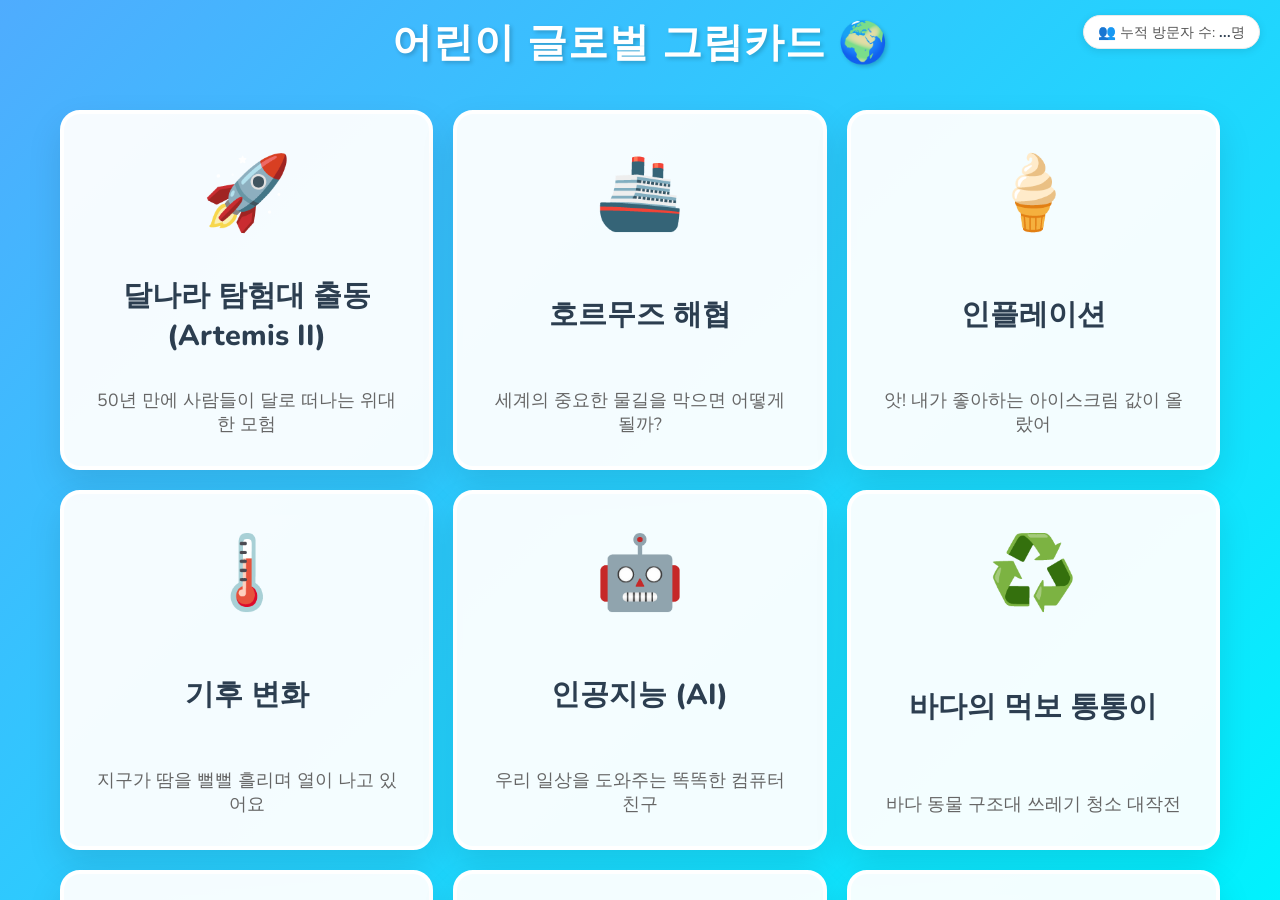
==== commit 194575aa: "[developer agent] 유기동물 보호 및 자연 사랑 주제 추가 통합 (Closes #35)" ====
--- a/index.html
+++ b/index.html
@@ -4,7 +4,7 @@
 <head>
     <meta charset="UTF-8">
     <meta name="viewport" content="width=device-width, initial-scale=1.0">
-    <base href="/C4C/">
+
     <title>어린이 글로벌 그림카드 🌍</title>
     <link href="https://fonts.googleapis.com/css2?family=Nunito:wght@400;700;800&display=swap" rel="stylesheet">
     <link rel="stylesheet" href="styles.css?v=3.1">
